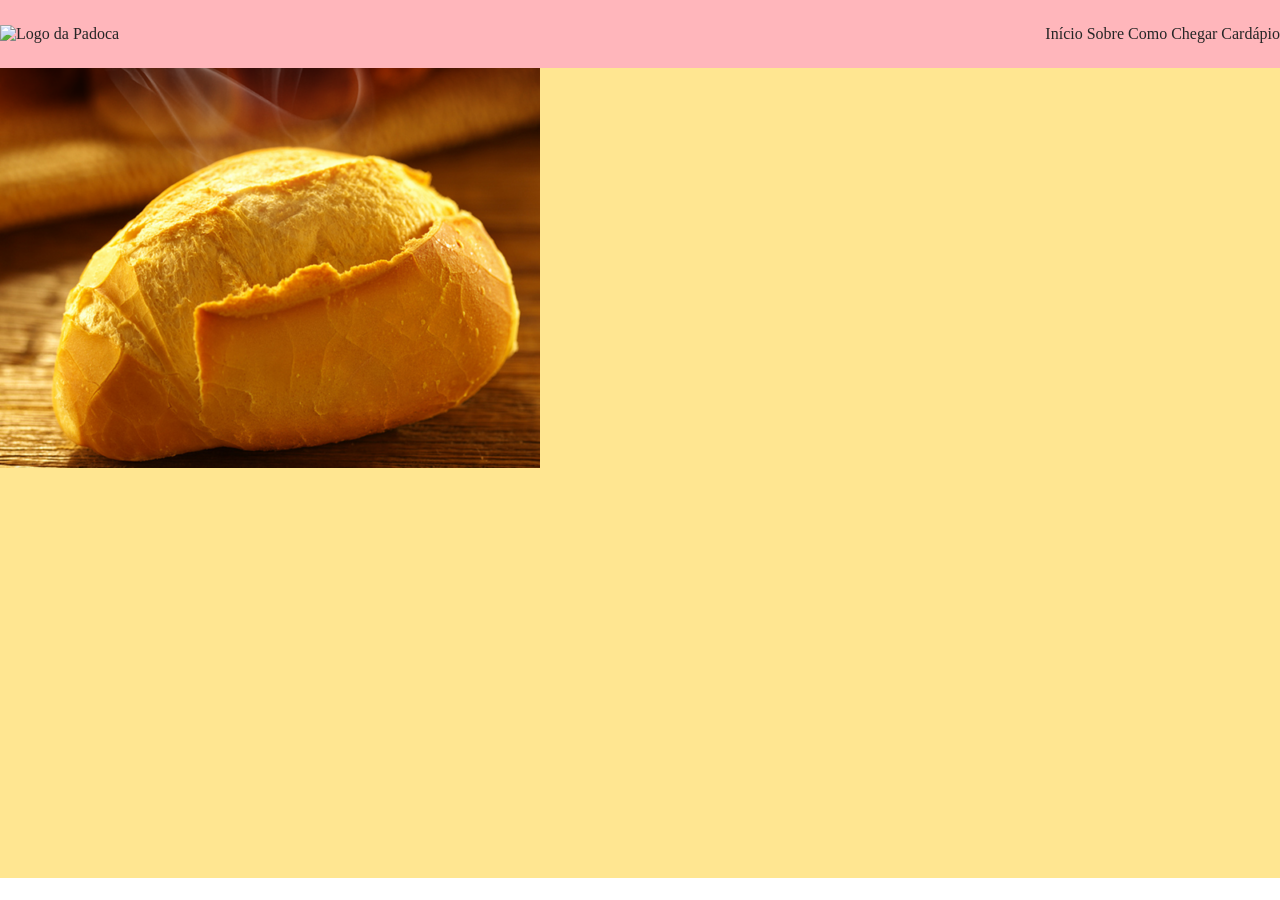
==== index.html @ 1a274639 "Estrutura inicial do projeto" ====
<!DOCTYPE html>
<html lang="pt-BR">
<head>
    <meta charset="UTF-8">
    <meta name="viewport" content="width=device-width, initial-scale=1.0">
    <title>Padoca Mágica</title>
    <link rel="stylesheet" href="./css/home.css">
</head>

<body>
    <header id="header" class="header">
        <img src="" alt="Logo da Padoca">

        <nav class="navigation">
            <a href="">Início</a>
            <a href="">Sobre</a>
            <a href="">Como Chegar</a>
            <a href="">Cardápio</a>
        </nav>
    </header>

    <main id="content" class="content">
        <section id="hero" class="hero">
            <img src="./assets/img/heroImage.png" alt="Pão quentinho">
            <svg><use href="./assets/icons/seta.svg"></use></svg>
        </section>
    </main>
</body>
</html>
---- css/home.css ----
@import url(layout.css);

.hero {
    background-color: var(--cor-alternativa);
    
    height: 90vh;
}
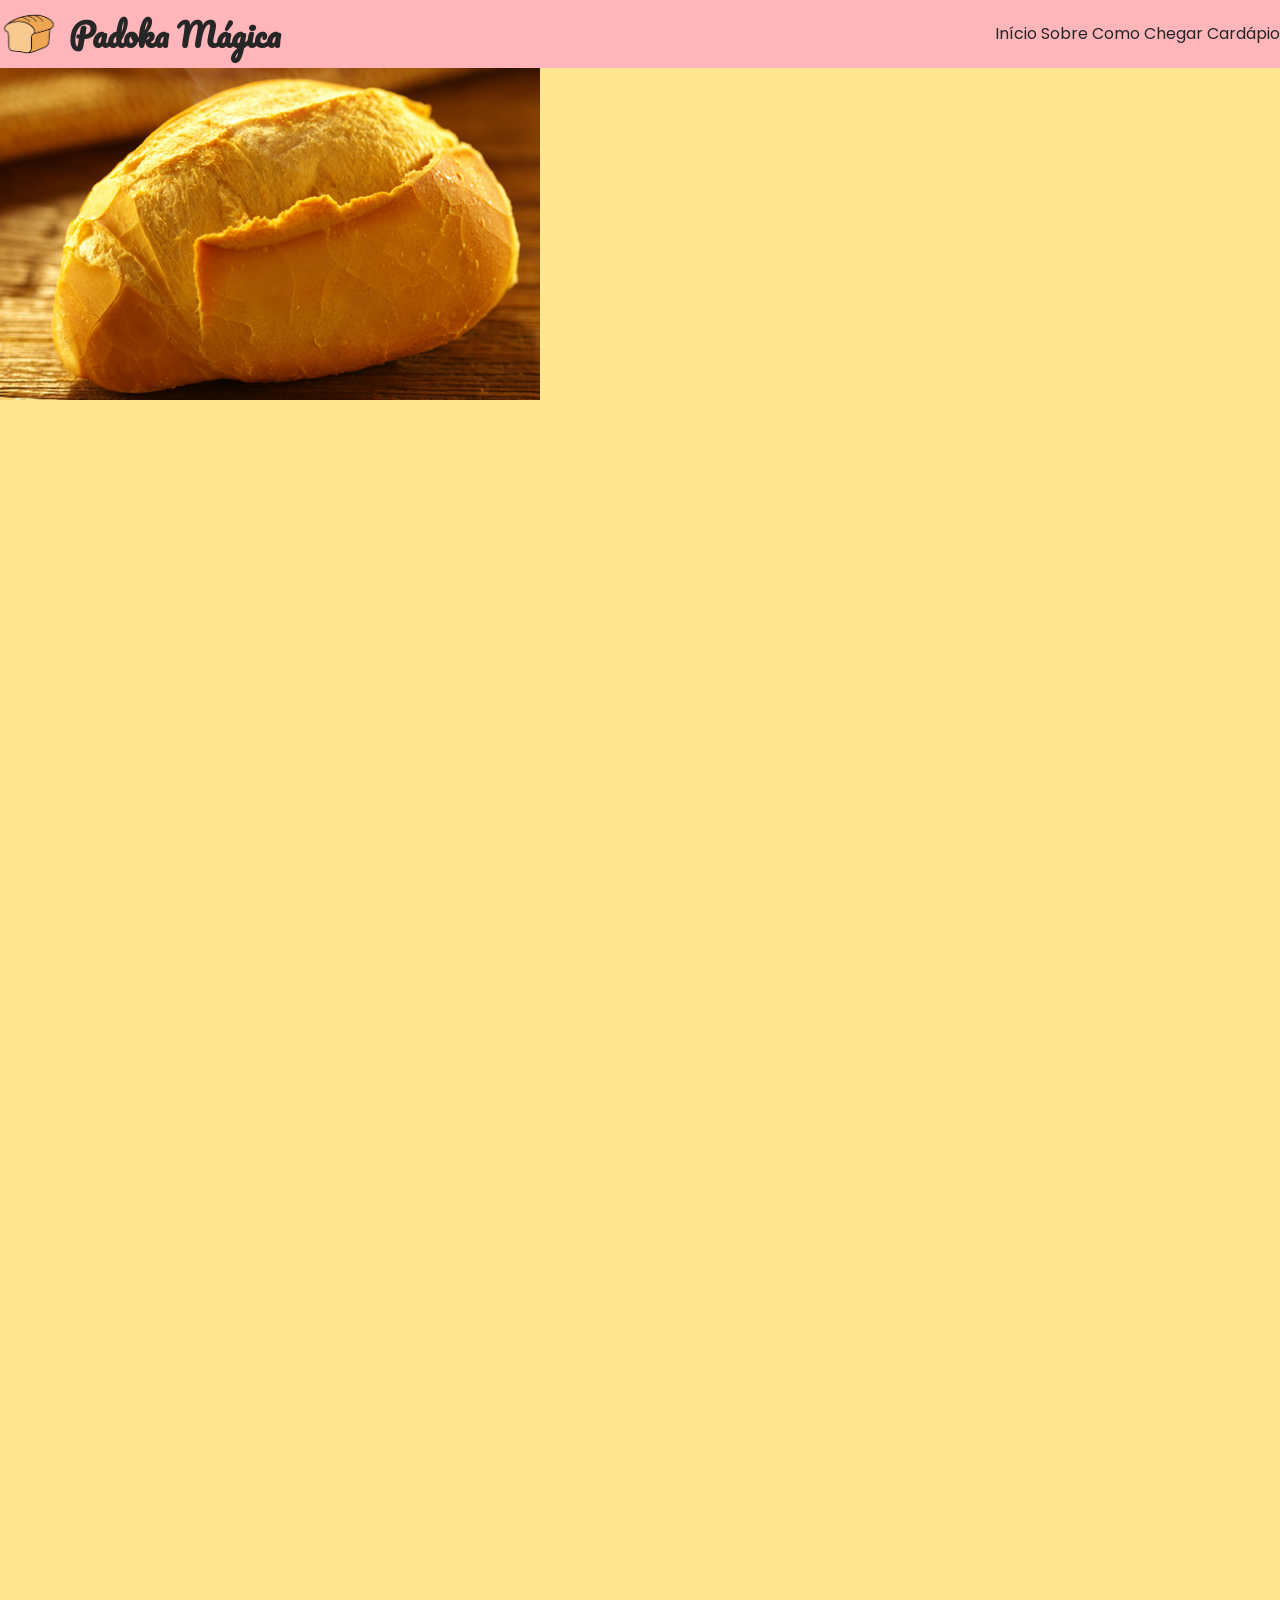
==== commit b4ca5ed7: "A Padoka Mágica está sendo construída" ====
--- a/index.html
+++ b/index.html
@@ -9,7 +9,12 @@
 
 <body>
     <header id="header" class="header">
-        <img src="" alt="Logo da Padoca">
+        <div class="logoContainer">
+            <img
+            src="./assets/img/LogoImage.png"
+            alt="Logo da Padoka Mágica">
+            <h1>Padoka Mágica</h1>
+        </div>
 
         <nav class="navigation">
             <a href="">Início</a>
--- a/css/home.css
+++ b/css/home.css
@@ -3,5 +3,5 @@
 .hero {
     background-color: var(--cor-alternativa);
     
-    height: 90vh;
+    height: 900vh;
 }
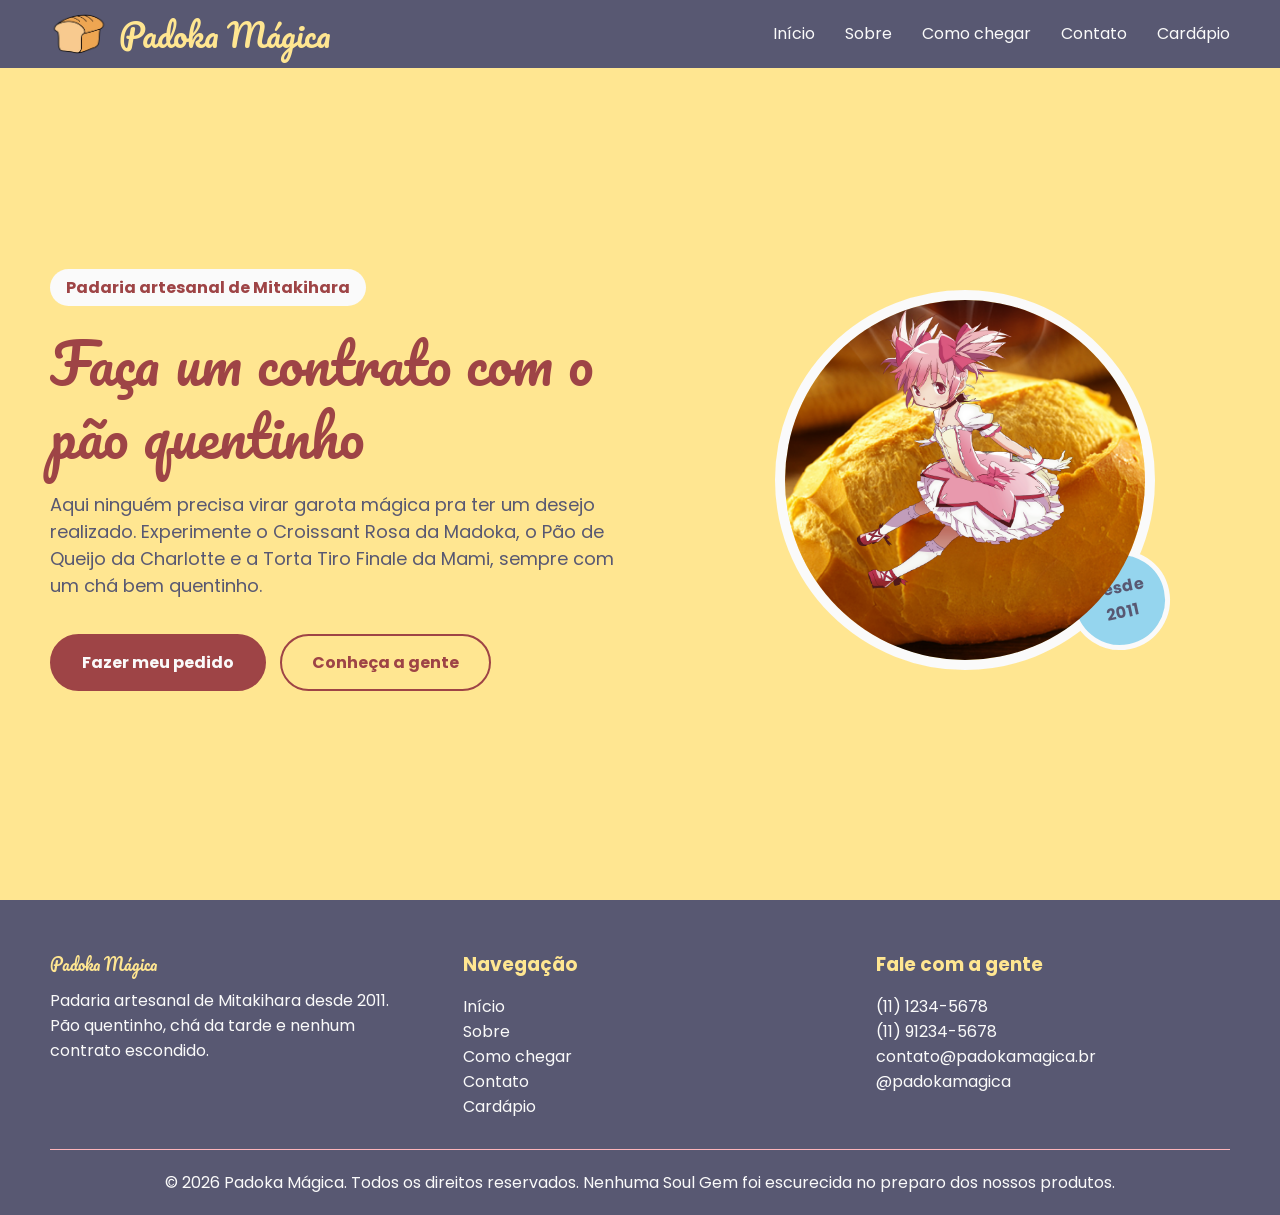
==== commit 453a2a1b: "Hero tá pronto" ====
--- a/index.html
+++ b/index.html
@@ -1,34 +1,95 @@
-<!DOCTYPE html>
+<!doctype html>
 <html lang="pt-BR">
-<head>
-    <meta charset="UTF-8">
-    <meta name="viewport" content="width=device-width, initial-scale=1.0">
-    <title>Padoca Mágica</title>
-    <link rel="stylesheet" href="./css/home.css">
-</head>
+  <head>
+    <meta charset="UTF-8" />
+    <meta name="viewport" content="width=device-width, initial-scale=1.0" />
+    <title>Padoka Mágica</title>
+    <link rel="stylesheet" href="./css/home.css" />
+    <link
+      rel="shortcut icon"
+      href="assets/img/LogoImage.png"
+      type="image/png" />
+  </head>
 
-<body>
+  <body>
     <header id="header" class="header">
-        <div class="logoContainer">
-            <img
-            src="./assets/img/LogoImage.png"
-            alt="Logo da Padoka Mágica">
-            <h1>Padoka Mágica</h1>
-        </div>
+      <a href="./index.html#hero" class="logoContainer">
+        <img src="./assets/img/LogoImage.png" alt="Logo da Padoka Mágica" />
+        <h1>Padoka Mágica</h1>
+      </a>
 
-        <nav class="navigation">
-            <a href="">Início</a>
-            <a href="">Sobre</a>
-            <a href="">Como Chegar</a>
-            <a href="">Cardápio</a>
-        </nav>
+      <nav class="navigation">
+        <a href="./index.html#hero">Início</a>
+        <a href="">Sobre</a>
+        <a href="">Como chegar</a>
+        <a href="">Contato</a>
+        <a href="">Cardápio</a>
+      </nav>
     </header>
 
     <main id="content" class="content">
-        <section id="hero" class="hero">
-            <img src="./assets/img/heroImage.png" alt="Pão quentinho">
-            <svg><use href="./assets/icons/seta.svg"></use></svg>
-        </section>
+      <section id="hero" class="hero">
+        <div class="heroTexto">
+          <p class="heroTag">Padaria artesanal de Mitakihara</p>
+          <h1 class="heroTitulo">Faça um contrato com o pão quentinho</h1>
+          <p class="heroSubtitulo">
+            Aqui ninguém precisa virar garota mágica pra ter um desejo
+            realizado. Experimente o Croissant Rosa da Madoka, o Pão de Queijo
+            da Charlotte e a Torta Tiro Finale da Mami, sempre com um chá bem
+            quentinho.
+          </p>
+          <div class="heroBotoes">
+            <a href="#ata" class="botao">Fazer meu pedido</a>
+            <a href="#putz" class="botao botaoSecundario">Conheça a gente</a>
+          </div>
+        </div>
+
+        <div class="heroImagem">
+          <div class="circulo">
+            <img src="./assets/img/Madoka.png" alt="Madoka" class="madoka" />
+            <img
+              src="./assets/img/heroImage.png"
+              alt="Pão Quentinho"
+              class="pao" />
+          </div>
+          <p class="selo">Desde<br />2011</p>
+        </div>
+      </section>
+
+      <section id="historia" class="historia"></section>
     </main>
-</body>
-</html>+
+    <footer id="footer" class="footer">
+      <div class="footerContainer">
+        <div class="footerColuna">
+          <p class="footerLogo">Padoka Mágica</p>
+          <p>
+            Padaria artesanal de Mitakihara desde 2011. Pão quentinho, chá da
+            tarde e nenhum contrato escondido.
+          </p>
+        </div>
+        <div class="footerColuna">
+          <h3>Navegação</h3>
+          <a href="./index.html#hero">Início</a>
+          <a href="">Sobre</a>
+          <a href="">Como chegar</a>
+          <a href="">Contato</a>
+          <a href="">Cardápio</a>
+        </div>
+        <div class="footerColuna">
+          <h3>Fale com a gente</h3>
+          <p>(11) 1234-5678</p>
+          <p>(11) 91234-5678</p>
+          <p>contato@padokamagica.br</p>
+          <p>@padokamagica</p>
+        </div>
+      </div>
+      <div class="copyright">
+        <p>
+          &copy; 2026 Padoka Mágica. Todos os direitos reservados. Nenhuma Soul
+          Gem foi escurecida no preparo dos nossos produtos.
+        </p>
+      </div>
+    </footer>
+  </body>
+</html>
--- a/css/home.css
+++ b/css/home.css
@@ -1,7 +1,128 @@
 @import url(layout.css);
 
 .hero {
-    background-color: var(--cor-alternativa);
-    
-    height: 900vh;
-}+  display: flex;
+  align-items: center;
+  justify-content: space-between;
+  min-height: 100vh;
+  padding: 120px 50px 60px 50px;
+  background-color: var(--cor-amarela);
+}
+
+.heroTexto {
+  width: 50%;
+}
+
+.heroTag {
+  background-color: var(--cor-branca);
+  color: var(--cor-vermelho);
+  font-weight: bold;
+
+  width: fit-content;
+
+  padding: 6px 16px;
+  margin-bottom: 20px;
+
+  border-radius: 20px;
+}
+
+.heroTitulo {
+  color: var(--cor-vermelho);
+
+  font-family: "Fonte Titulo";
+  font-size: 56px;
+  font-weight: 300;
+  line-height: 1.3;
+
+  margin-bottom: 20px;
+}
+
+.heroSubtitulo {
+  margin-bottom: 35px;
+  font-size: large;
+}
+
+.botao {
+  display: inline-block;
+  background-color: var(--cor-vermelho);
+  color: var(--cor-branca);
+
+  border: 2px solid var(--cor-vermelho);
+  border-radius: 30px;
+
+  padding: 14px 30px;
+  font-weight: bold;
+  transition: 300ms;
+}
+
+.botaoSecundario {
+  margin-left: 10px;
+  background-color: transparent;
+  color: var(--cor-vermelho);
+}
+
+.botao:hover {
+  background-color: #742b2c;
+  border-color: #742b2c;
+  transform: translateY(-3px);
+}
+
+.botaoSecundario:hover {
+  background-color: var(--cor-vermelho);
+  border-color: var(--cor-vermelho);
+  color: var(--cor-branca);
+}
+
+.heroImagem {
+  width: 45%;
+  display: flex;
+  justify-content: center;
+  position: relative;
+}
+
+.circulo {
+  width: 380px;
+  height: 380px;
+  border: 10px solid var(--cor-branca);
+  border-radius: 50%;
+  overflow: hidden;
+  position: relative;
+}
+
+.madoka {
+  position: absolute;
+  width: 80%;
+  bottom: 0;
+  left: 10%;
+  transform: translateY(-6.5%) scale(-0.75, 0.75);
+  z-index: 2;
+}
+
+.pao {
+  position: absolute;
+  width: 100%;
+  height: 100%;
+  object-fit: cover;
+  z-index: 1;
+}
+
+.selo {
+  position: absolute;
+  bottom: 20px;
+  right: 60px;
+
+  height: 100px;
+  width: 100px;
+
+  background-color: var(--cor-azul);
+  border: 5px solid var(--cor-branca);
+  border-radius: 50%;
+
+  display: flex;
+  justify-content: center;
+  align-items: center;
+  text-align: center;
+  font-weight: bold;
+
+  transform: rotate(-12deg);
+}
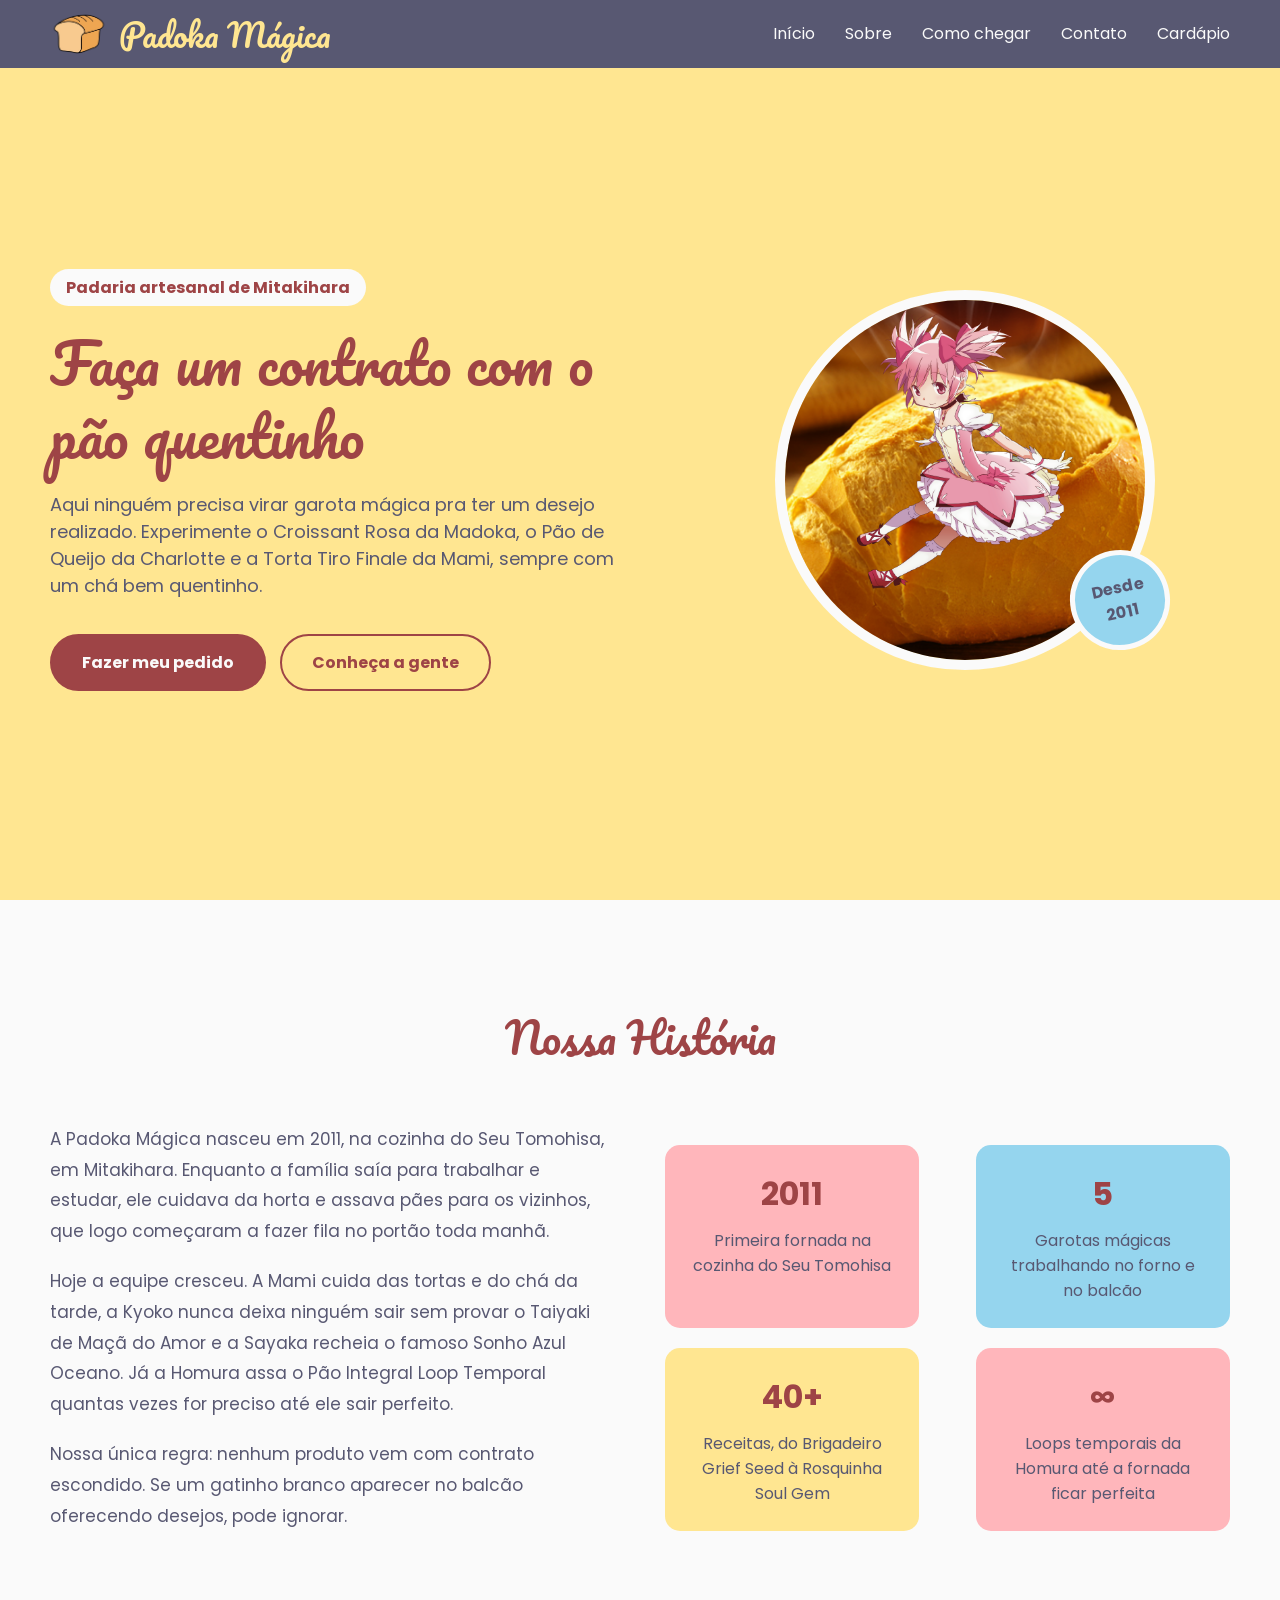
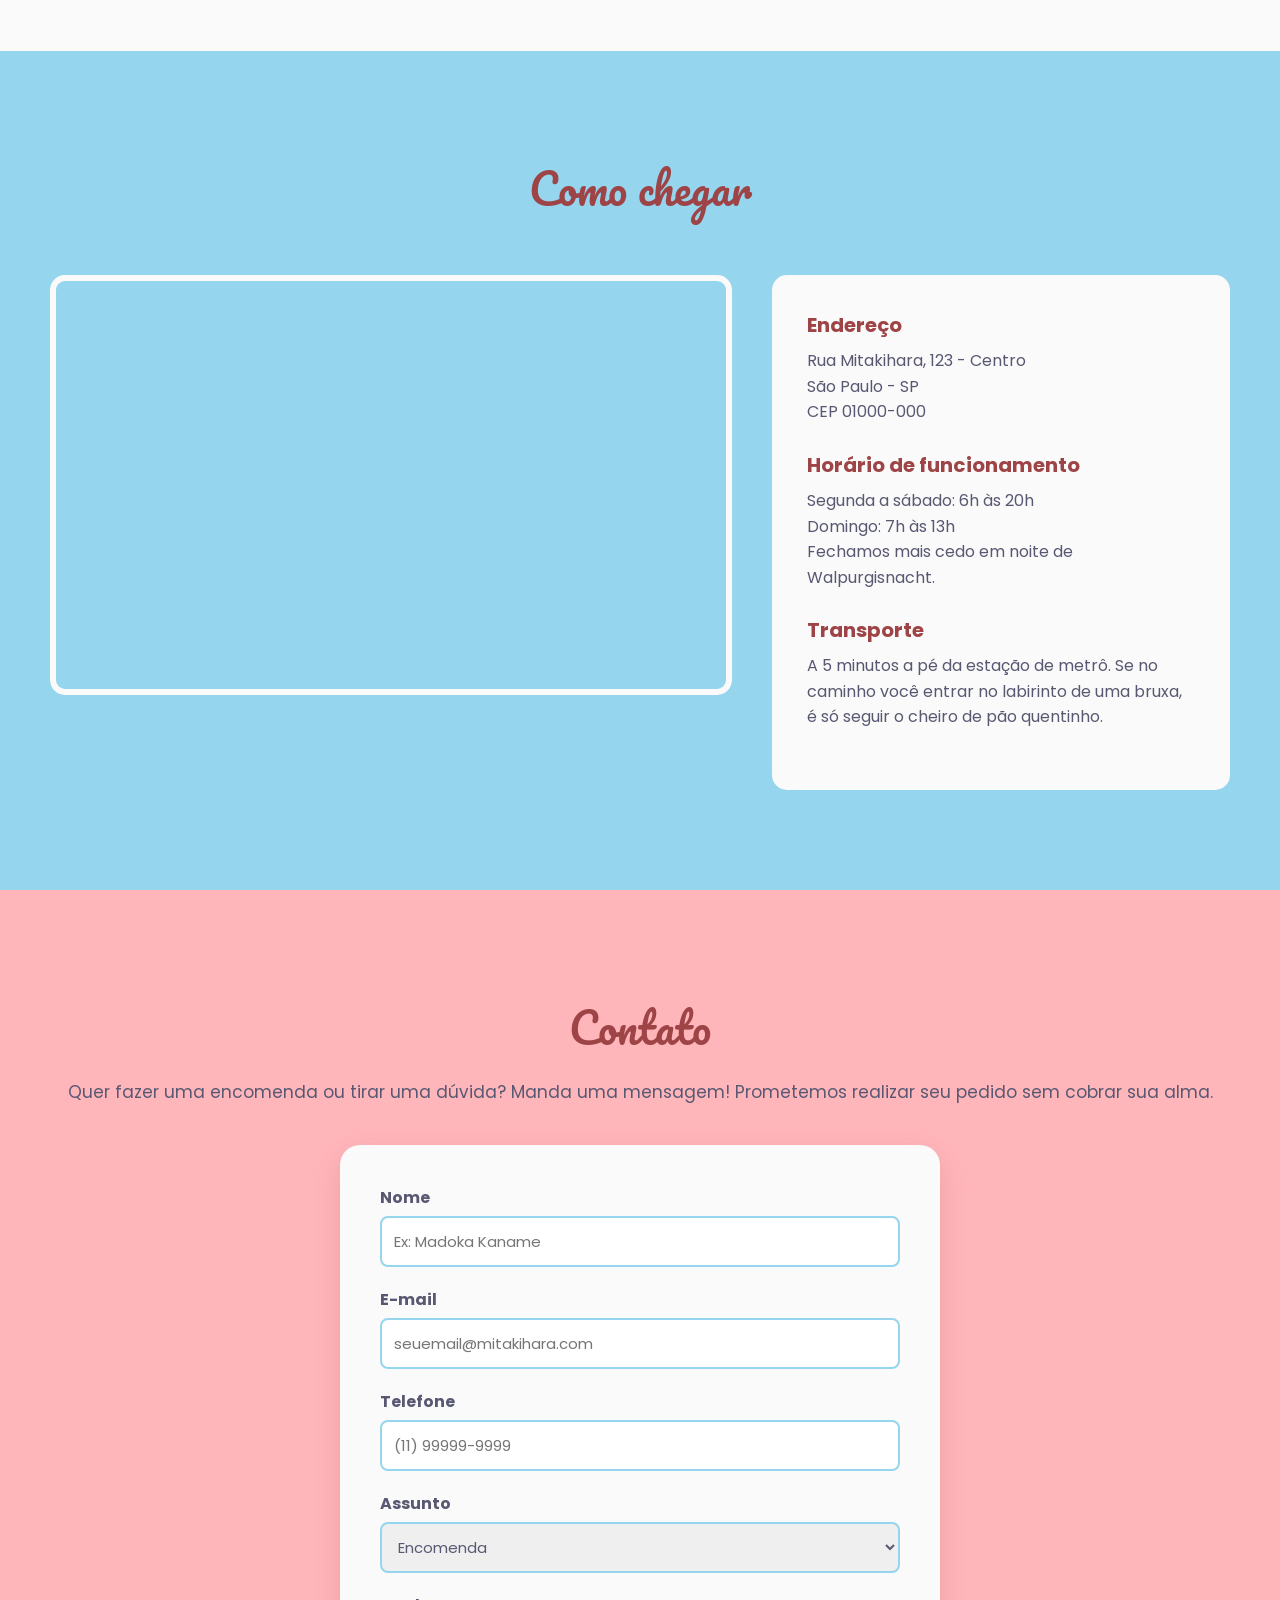
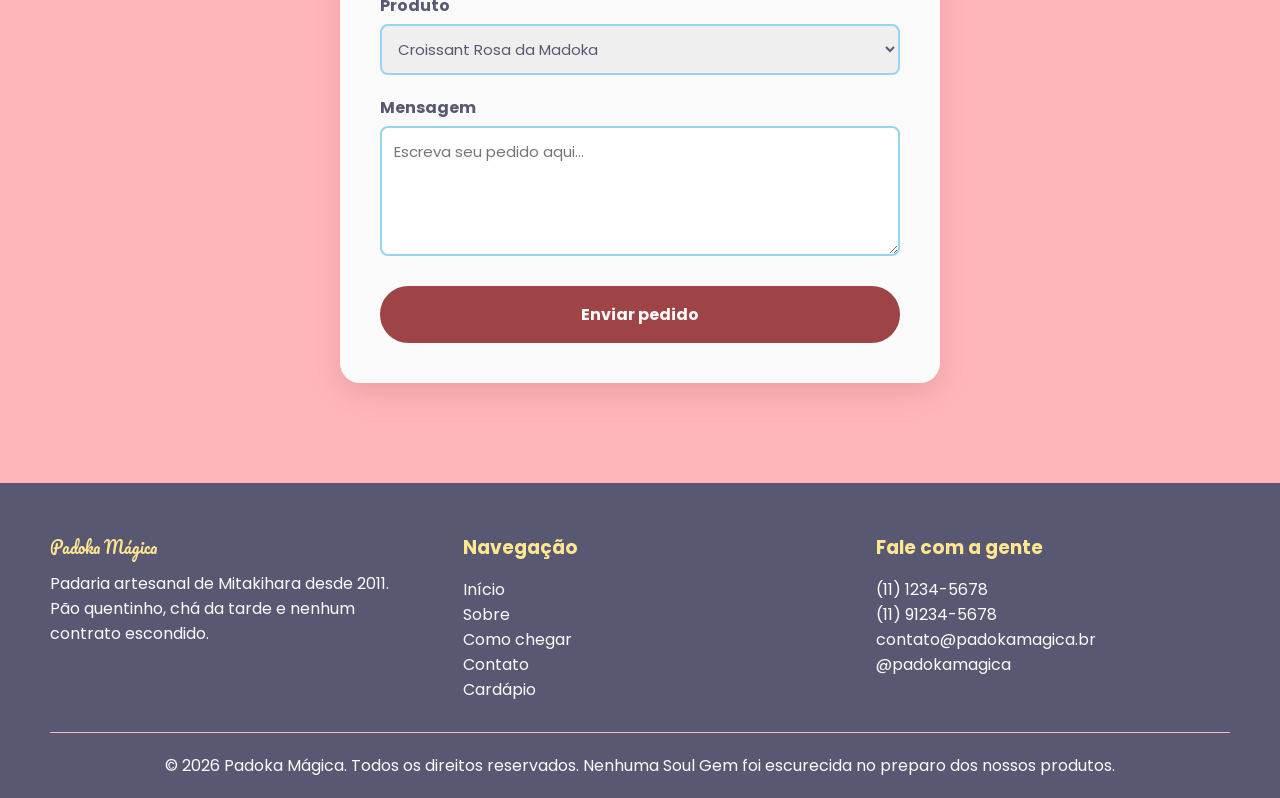
==== commit 123420e1: "Terminei as 3 seções do conteúdo" ====
--- a/index.html
+++ b/index.html
@@ -20,10 +20,10 @@
 
       <nav class="navigation">
         <a href="./index.html#hero">Início</a>
-        <a href="">Sobre</a>
-        <a href="">Como chegar</a>
-        <a href="">Contato</a>
-        <a href="">Cardápio</a>
+        <a href="./index.html#historia">Sobre</a>
+        <a href="./index.html#comoChegar">Como chegar</a>
+        <a href="./index.html#contato">Contato</a>
+        <a href="#">Cardápio</a>
       </nav>
     </header>
 
@@ -56,7 +56,137 @@
         </div>
       </section>
 
-      <section id="historia" class="historia"></section>
+      <section id="historia" class="historia">
+        <h2 class="tituloSecao">Nossa História</h2>
+        <div class="historiaConteudo">
+          <div class="historiaTexto">
+            <p>
+              A Padoka Mágica nasceu em 2011, na cozinha do Seu Tomohisa, em
+              Mitakihara. Enquanto a família saía para trabalhar e estudar, ele
+              cuidava da horta e assava pães para os vizinhos, que logo
+              começaram a fazer fila no portão toda manhã.
+            </p>
+            <p>
+              Hoje a equipe cresceu. A Mami cuida das tortas e do chá da tarde,
+              a Kyoko nunca deixa ninguém sair sem provar o Taiyaki de Maçã do
+              Amor e a Sayaka recheia o famoso Sonho Azul Oceano. Já a Homura
+              assa o Pão Integral Loop Temporal quantas vezes for preciso até
+              ele sair perfeito.
+            </p>
+            <p>
+              Nossa única regra: nenhum produto vem com contrato escondido. Se
+              um gatinho branco aparecer no balcão oferecendo desejos, pode
+              ignorar.
+            </p>
+          </div>
+          <div class="historiaCards">
+            <div class="card">
+              <span class="cardNumero">2011</span>
+              <p>Primeira fornada na cozinha do Seu Tomohisa</p>
+            </div>
+            <div class="card cardAzul">
+              <span class="cardNumero">5</span>
+              <p>Garotas mágicas trabalhando no forno e no balcão</p>
+            </div>
+            <div class="card cardAmarelo">
+              <span class="cardNumero">40+</span>
+              <p>Receitas, do Brigadeiro Grief Seed à Rosquinha Soul Gem</p>
+            </div>
+            <div class="card">
+              <span class="cardNumero">∞</span>
+              <p>Loops temporais da Homura até a fornada ficar perfeita</p>
+            </div>
+          </div>
+        </div>
+      </section>
+
+      <section id="comoChegar" class="comoChegar">
+        <h2 class="tituloSecao">Como chegar</h2>
+        <div class="comoChegarConteudo">
+          <div class="mapa">
+            <iframe
+              src="https://maps.google.com/maps?q=Pra%C3%A7a%20da%20S%C3%A9%2C%20S%C3%A3o%20Paulo&z=15&output=embed"
+              loading="lazy"
+              title="Mapa da Padoka Mágica"></iframe>
+          </div>
+          <div class="infoEndereco">
+            <h3>Endereço</h3>
+            <p>
+              Rua Mitakihara, 123 - Centro<br />São Paulo - SP<br />CEP
+              01000-000
+            </p>
+            <h3>Horário de funcionamento</h3>
+            <p>
+              Segunda a sábado: 6h às 20h<br />Domingo: 7h às 13h<br />Fechamos
+              mais cedo em noite de Walpurgisnacht.
+            </p>
+            <h3>Transporte</h3>
+            <p>
+              A 5 minutos a pé da estação de metrô. Se no caminho você entrar no
+              labirinto de uma bruxa, é só seguir o cheiro de pão quentinho.
+            </p>
+          </div>
+        </div>
+      </section>
+
+      <section id="contato" class="contato">
+        <h2 class="tituloSecao">Contato</h2>
+        <p class="contatoTexto">
+          Quer fazer uma encomenda ou tirar uma dúvida? Manda uma mensagem!
+          Prometemos realizar seu pedido sem cobrar sua alma.
+        </p>
+        <form id="formContato" class="formulario" action="#">
+          <label for="nome">Nome</label>
+          <input
+            type="text"
+            id="nome"
+            name="nome"
+            placeholder="Ex: Madoka Kaname"
+            required />
+          <label for="email">E-mail</label>
+          <input
+            type="email"
+            id="email"
+            name="email"
+            placeholder="seuemail@mitakihara.com"
+            required />
+          <label for="telefone">Telefone</label>
+          <input
+            type="tel"
+            id="telefone"
+            name="telefone"
+            placeholder="(11) 99999-9999" />
+
+          <label for="assunto">Assunto</label>
+          <select id="assunto" name="assunto">
+            <option value="encomenda">Encomenda</option>
+            <option value="duvida">Dúvida</option>
+            <option value="elogio">Elogio</option>
+            <option value="desejo">Fazer um desejo (não recomendamos)</option>
+          </select>
+          <label for="produto">Produto</label>
+          <select id="produto" name="produto">
+            <option value="croissant">Croissant Rosa da Madoka</option>
+            <option value="paoQueijo">Pão de Queijo da Charlotte</option>
+            <option value="torta">Torta Tiro Finale da Mami</option>
+            <option value="taiyaki">Taiyaki de Maçã do Amor da Kyoko</option>
+            <option value="sonho">Sonho Azul Oceano da Sayaka</option>
+            <option value="integral">
+              Pão Integral Loop Temporal da Homura
+            </option>
+            <option value="rosquinha">Rosquinha Soul Gem</option>
+            <option value="brigadeiro">Brigadeiro Grief Seed</option>
+            <option value="cafe">Café Walpurgisnacht (extra forte)</option>
+          </select>
+          <label for="mensagem">Mensagem</label>
+          <textarea
+            id="mensagem"
+            name="mensagem"
+            placeholder="Escreva seu pedido aqui..."
+            required></textarea>
+          <button type="submit" class="botao botaoEnviar">Enviar pedido</button>
+        </form>
+      </section>
     </main>
 
     <footer id="footer" class="footer">
@@ -71,10 +201,10 @@
         <div class="footerColuna">
           <h3>Navegação</h3>
           <a href="./index.html#hero">Início</a>
-          <a href="">Sobre</a>
-          <a href="">Como chegar</a>
-          <a href="">Contato</a>
-          <a href="">Cardápio</a>
+          <a href="./index.html#historia">Sobre</a>
+          <a href="./index.html#comoChegar">Como chegar</a>
+          <a href="./index.html#contato">Contato</a>
+          <a href="#">Cardápio</a>
         </div>
         <div class="footerColuna">
           <h3>Fale com a gente</h3>
--- a/css/home.css
+++ b/css/home.css
@@ -125,4 +125,244 @@
   font-weight: bold;
 
   transform: rotate(-12deg);
-}
+
+  z-index: 3;
+}
+
+.historia {
+  padding: 100px 50px;
+  background-color: var(--cor-branca);
+}
+
+.tituloSecao {
+  margin-bottom: 50px;
+  font-family: "Fonte Titulo";
+  font-size: 42px;
+  font-weight: 300;
+  text-align: center;
+  color: var(--cor-vermelho);
+}
+
+.historiaConteudo {
+  display: flex;
+  align-items: center;
+  gap: 50px;
+}
+
+.historiaTexto {
+  width: 50%;
+}
+
+.historiaTexto p {
+  margin-bottom: 20px;
+  font-size: 17px;
+  line-height: 1.8;
+}
+
+.historiaCards {
+  width: 50%;
+  display: flex;
+  flex-wrap: wrap;
+  justify-content: space-between;
+  gap: 20px;
+}
+
+.card {
+  width: 45%;
+  padding: 25px;
+  background-color: var(--cor-rosa);
+  border-radius: 15px;
+  text-align: center;
+  transition: 300ms;
+}
+
+.card:hover {
+  transform: scale(1.05);
+}
+
+.cardNumero {
+  display: block;
+  margin-bottom: 10px;
+  font-size: 32px;
+  font-weight: bold;
+  color: var(--cor-vermelho);
+}
+
+.cardAzul {
+  background-color: var(--cor-azul);
+}
+
+.cardAmarelo {
+  background-color: var(--cor-amarela);
+}
+
+.comoChegar {
+  padding: 100px 50px;
+  background-color: var(--cor-azul);
+}
+
+.comoChegarConteudo {
+  display: flex;
+  gap: 40px;
+}
+
+.mapa {
+  width: 60%;
+}
+
+.mapa iframe {
+  display: block;
+  width: 100%;
+  height: 420px;
+  border: 6px solid var(--cor-branca);
+  border-radius: 15px;
+}
+
+.infoEndereco {
+  width: 40%;
+  padding: 35px;
+  background-color: var(--cor-branca);
+  border-radius: 15px;
+}
+
+.infoEndereco h3 {
+  margin-bottom: 8px;
+  font-size: 20px;
+  color: var(--cor-vermelho);
+}
+
+.infoEndereco p {
+  margin-bottom: 25px;
+  line-height: 1.6;
+}
+
+.contato {
+  padding: 100px 50px;
+  background-color: var(--cor-rosa);
+}
+
+.contato .tituloSecao {
+  margin-bottom: 15px;
+}
+
+.contatoTexto {
+  margin-bottom: 40px;
+  font-size: 17px;
+  text-align: center;
+}
+
+.formulario {
+  display: flex;
+  flex-direction: column;
+  max-width: 600px;
+  margin: 0 auto;
+  padding: 40px;
+  background-color: var(--cor-branca);
+  border-radius: 20px;
+  box-shadow: 0px 10px 30px rgba(158, 68, 70, 0.2);
+}
+
+.formulario label {
+  margin-bottom: 6px;
+  font-weight: bold;
+}
+
+.formulario input,
+.formulario select,
+.formulario textarea {
+  margin-bottom: 20px;
+  padding: 12px;
+  border: 2px solid var(--cor-azul);
+  border-radius: 8px;
+  font-family: inherit;
+  font-size: 15px;
+  color: var(--cor-roxa);
+}
+
+.formulario input:focus,
+.formulario select:focus,
+.formulario textarea:focus {
+  outline: none;
+  border-color: var(--cor-vermelho);
+}
+
+.formulario textarea {
+  height: 130px;
+  resize: vertical;
+}
+
+.botaoEnviar {
+  margin-top: 10px;
+  font-family: inherit;
+  font-size: 16px;
+  cursor: pointer;
+}
+
+@media (max-width: 768px) {
+  .hero {
+    flex-direction: column;
+    padding: 190px 20px 60px;
+  }
+
+  .heroTexto,
+  .heroImagem {
+    width: 100%;
+  }
+
+  .heroTexto {
+    text-align: center;
+  }
+
+  .heroTag {
+    margin: 0 auto 20px;
+  }
+
+  .heroTitulo {
+    font-size: 38px;
+  }
+
+  .botaoSecundario {
+    margin-left: 0;
+    margin-top: 10px;
+  }
+
+  .circulo {
+    width: 250px;
+    height: 250px;
+    margin-top: 40px;
+  }
+
+  .selo {
+    width: 85px;
+    height: 85px;
+    right: 20px;
+    font-size: 14px;
+  }
+
+  .historia,
+  .comoChegar,
+  .contato {
+    padding: 70px 20px;
+  }
+
+  .tituloSecao {
+    font-size: 34px;
+  }
+
+  .historiaConteudo,
+  .comoChegarConteudo {
+    flex-direction: column;
+  }
+
+  .historiaTexto,
+  .historiaCards,
+  .mapa,
+  .infoEndereco,
+  .card {
+    width: 100%;
+  }
+
+  .formulario {
+    padding: 25px;
+  }
+}
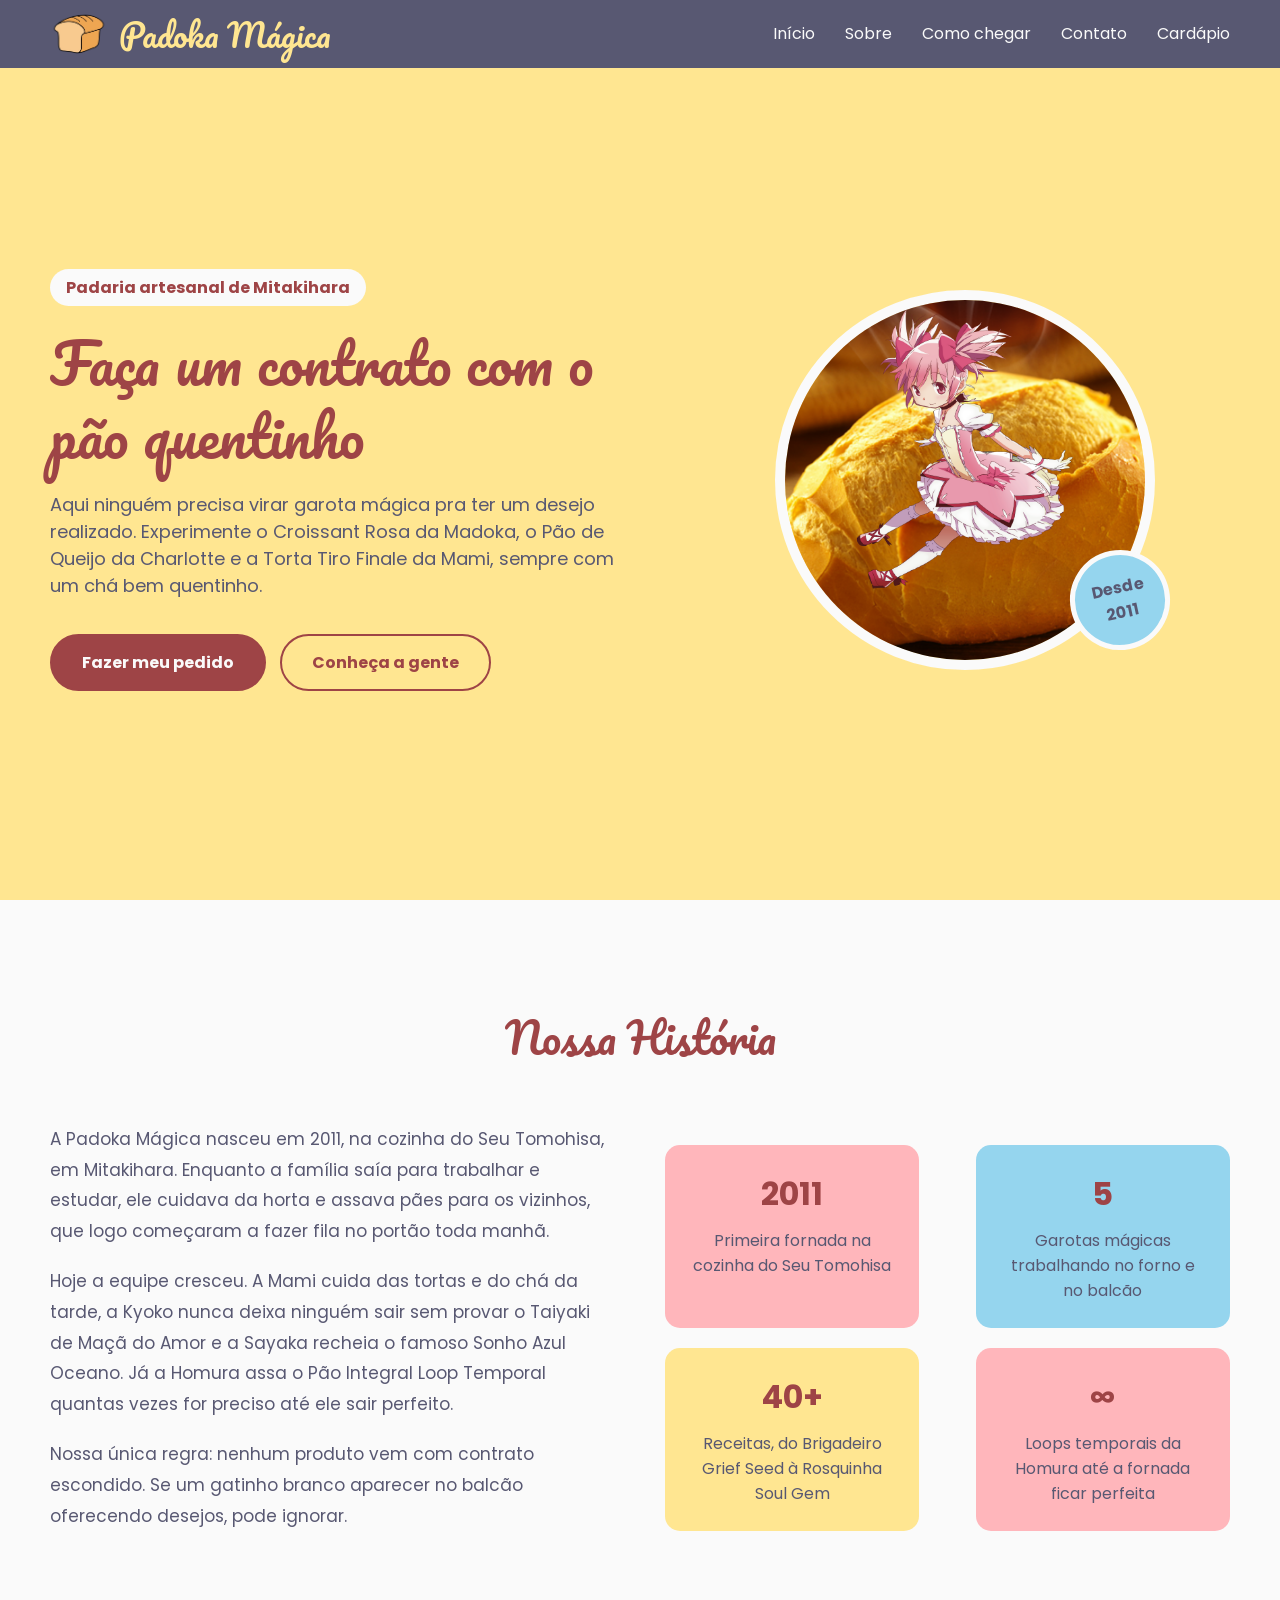
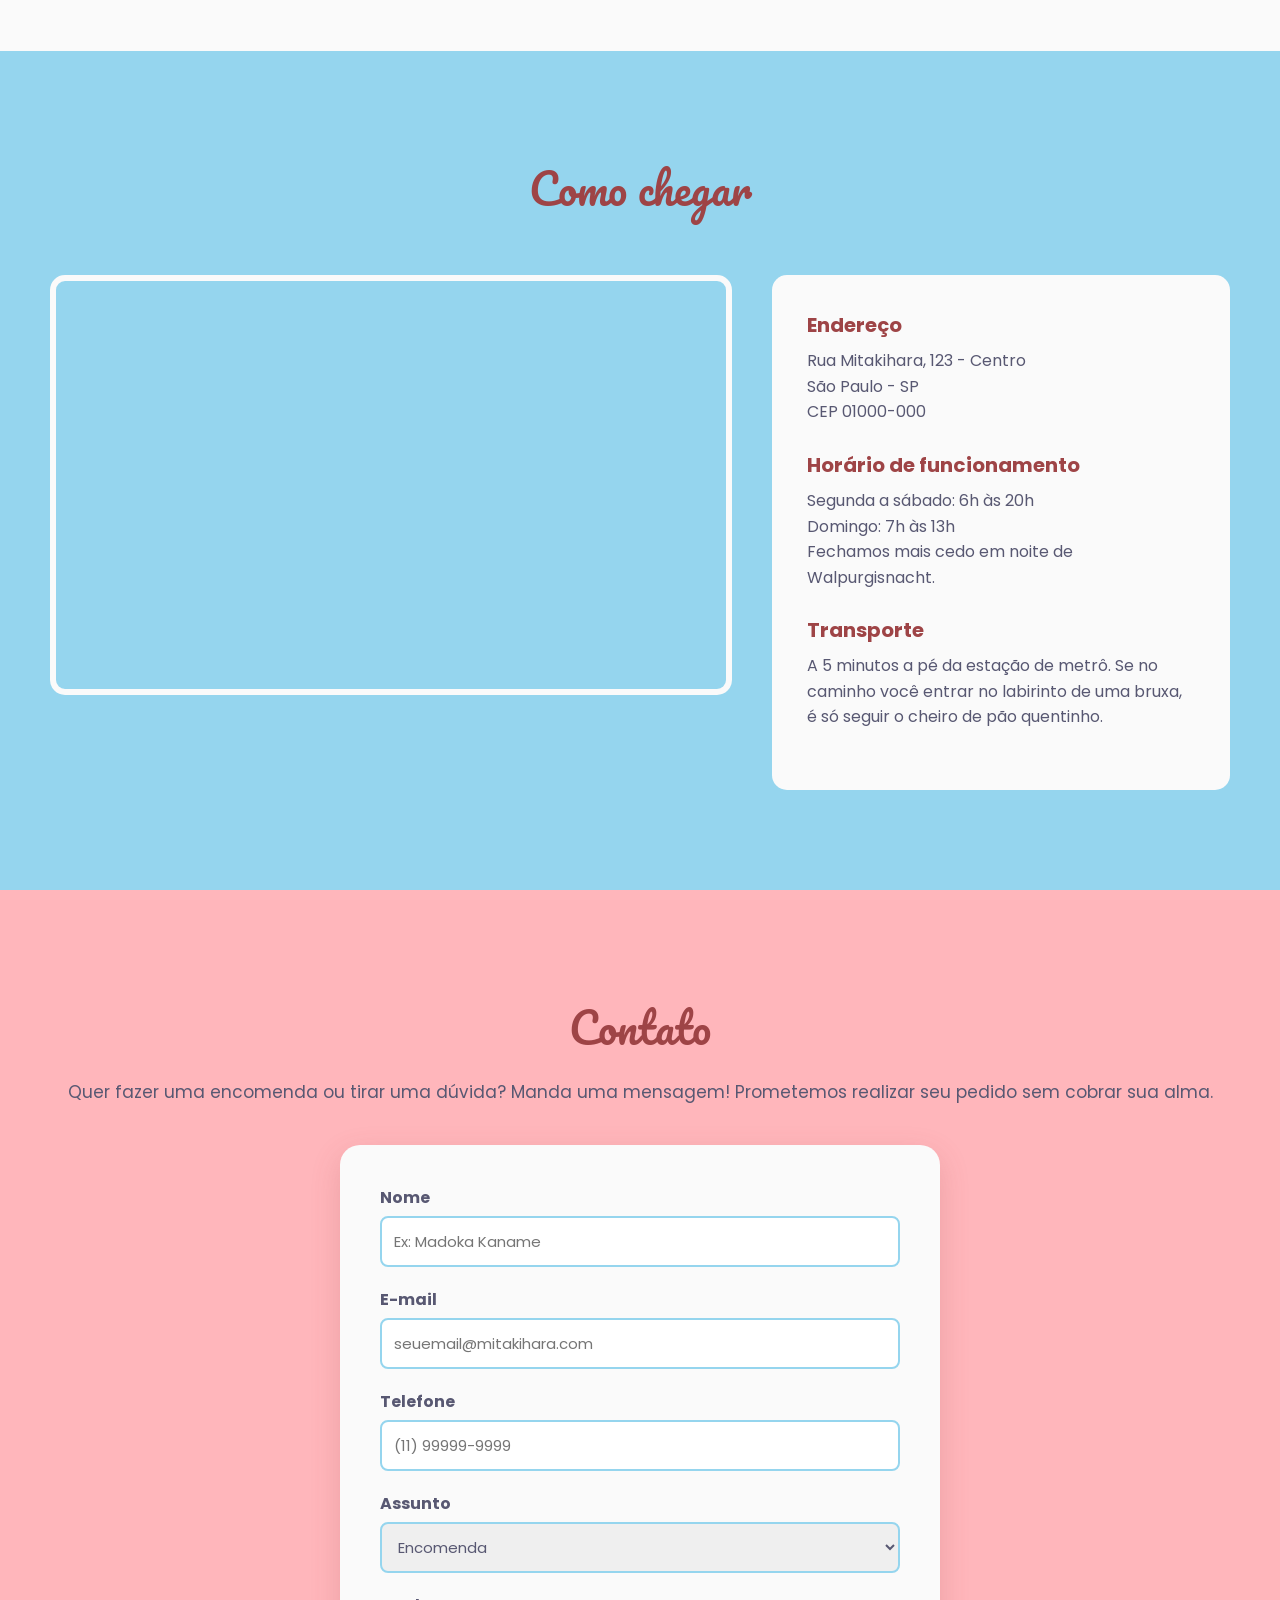
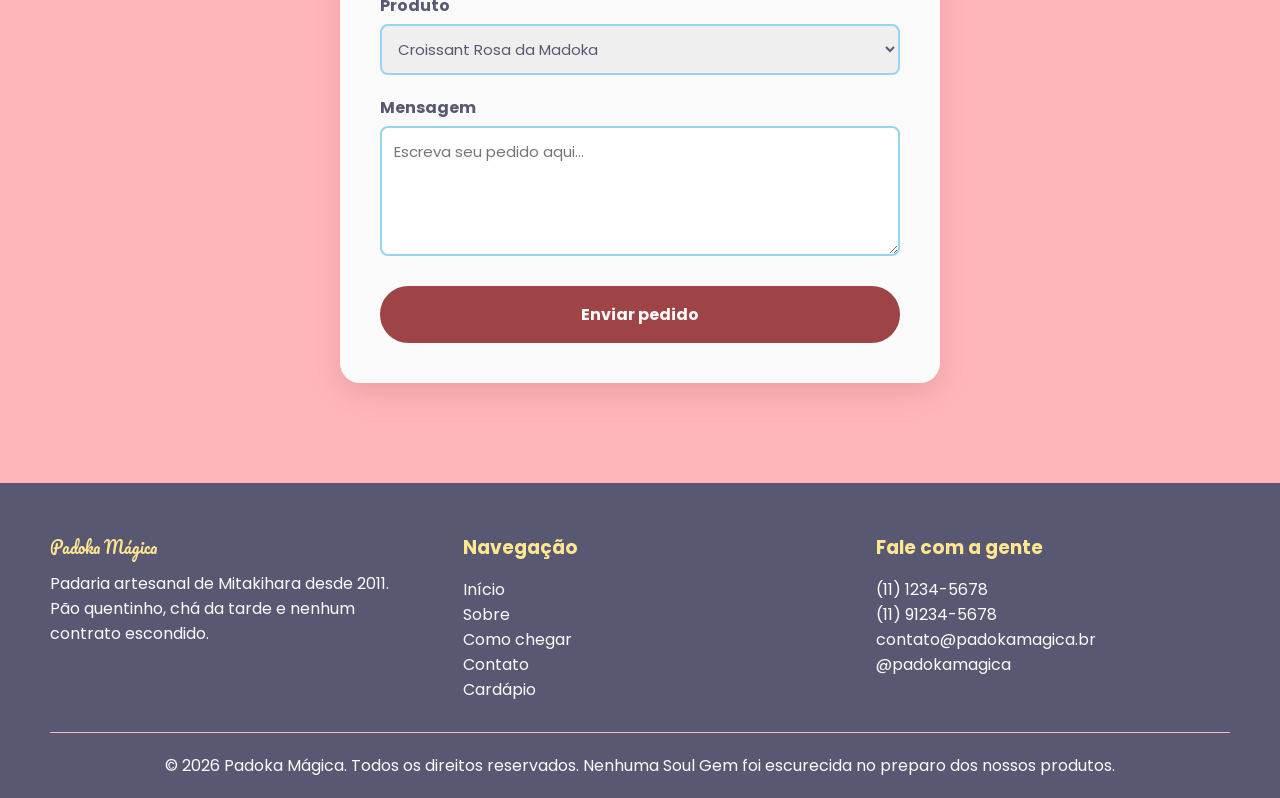
==== commit 31a46632: "Cardápio Pronto" ====
--- a/index.html
+++ b/index.html
@@ -23,7 +23,7 @@
         <a href="./index.html#historia">Sobre</a>
         <a href="./index.html#comoChegar">Como chegar</a>
         <a href="./index.html#contato">Contato</a>
-        <a href="#">Cardápio</a>
+        <a href="./cardapio.html">Cardápio</a>
       </nav>
     </header>
 
